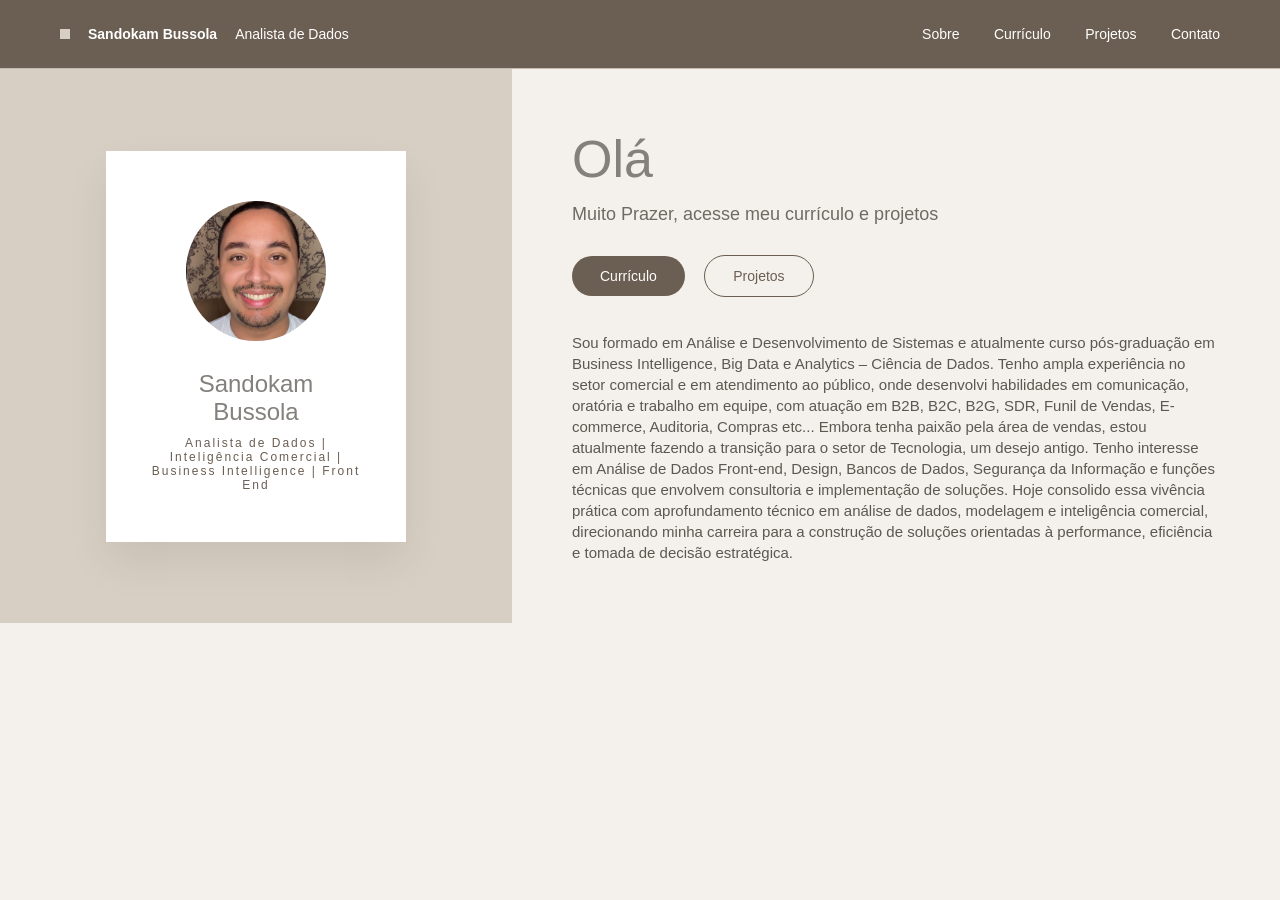
==== index.html @ 74db0376 "Primeira parte do site" ====
<!DOCTYPE html>
<html lang="pt-br">
<head>
    <meta charset="UTF-8">
    <meta name="viewport" content="width=device-width, initial-scale=1.0">
    <title>Sandokam Bussola</title>
    <link rel="stylesheet" href="css/style.css">
</head>
<body>

<header>
    <div class="logo">
        <span class="dot"></span>
        <strong class="role">Sandokam Bussola</strong>
        <span class="role">Analista de Dados</span>
    </div>

    <nav>
        <a href="#">Sobre</a>
        <a href="curriculo.html">Currículo</a>
        <a href="portfolio.html">Projetos</a>
        <a href="#">Contato</a>
    </nav>
</header>

<section class="hero">

    <div class="left-side">
        <div class="card">
            <img src="arquivos/san.jpeg" alt="San Bussola">
            <h2>Sandokam <br>Bussola</h2>
            <p class="card-role">Analista de Dados | Inteligência Comercial | Business Intelligence 
                | Front End </p>
        </div>
    </div>

    <div class="right-side">
        <h1>Olá</h1>
        <p class="subtitle">Muito Prazer, acesse meu currículo e projetos</p>

        <div class="buttons">
            <a href="curriculo.html" class="btn-primary">Currículo</a>
            <a href="portfolio.html" class="btn-outline">Projetos</a>
        </div>

        <p class="about">
            Sou formado em Análise e Desenvolvimento de Sistemas e atualmente curso pós-graduação 
            em Business Intelligence, Big Data e Analytics – Ciência de Dados.
            Tenho ampla experiência no setor comercial e em atendimento ao público, onde desenvolvi 
            habilidades em comunicação, oratória e trabalho em equipe, com atuação em B2B, B2C, B2G, 
            SDR, Funil de Vendas, E-commerce, Auditoria, Compras etc... Embora tenha paixão pela área 
            de vendas, estou atualmente fazendo a transição para o setor de Tecnologia, um desejo antigo. 
            Tenho interesse em Análise de Dados Front-end, Design, Bancos de Dados, Segurança da Informação 
            e funções técnicas que envolvem consultoria e implementação de soluções. 
            Hoje consolido essa vivência prática com aprofundamento técnico em análise de dados, 
            modelagem e inteligência comercial, direcionando minha carreira para a construção de 
            soluções orientadas à performance, eficiência e tomada de decisão estratégica.

        </p>

    </div>

</section>

</body>
</html>
---- css/style.css ----
/* RESET */
* {
    margin: 0;
    padding: 0;
    box-sizing: border-box;
}

/* BODY */
body {
    font-family: -apple-system, BlinkMacSystemFont, 'Segoe UI', Roboto, sans-serif;
    background-color: #f4f1ec; /* branco quente */
    color: #84807c;
}

/* HEADER */
header {
    display: flex;
    justify-content: space-between;
    align-items: center;
    padding: 25px 60px;
    background: #6b5e52;
    border-bottom: 1px solid #c5bcad; /* linha sutil */
}

.logo {
    display: flex;
    align-items: center;
    gap: 10px;
    
}

.dot {
    width: 10px;
    height: 10px;
    background: #d8cfc4; 
}

.role {
    color: #ffffff;
    font-size: 14px;
    margin-left: 8px;
}

nav a {
    margin-left: 30px;
    text-decoration: none;
    color: #ffffff;
    font-size: 14px;
    transition: 0.3s;
}

nav a:hover {
    color: #6b5e52;
}

/* HERO */
.hero {
    display: grid;
    grid-template-columns: 40% 60%;
    min-height: auto;
}

/* LADO ESQUERDO */
.left-side {
    background: #d8cfc4; 
    display: flex;
    align-items: center;
    justify-content: center;
    padding: 40px;
}

/* CARD */
.card {
    background: #ffffff;
    padding: 50px 40px;
    width: 300px;
    text-align: center;
    box-shadow: 0 20px 40px rgba(0,0,0,0.08);
}

.card img {
    width: 140px;
    height: 140px;
    border-radius: 50%;
    object-fit: cover;
    margin-bottom: 25px;
}

.card h2 {
    margin-bottom: 10px;
    font-weight: 500;
}

.card-role {
    font-size: 12px;
    letter-spacing: 2px;
    color: #6b5e52;
}

/* LADO DIREITO */
.right-side {
    display: flex;
    flex-direction: column;
    justify-content: flex-start; 
    padding: 60px;
}

.right-side h1 {
    font-size: 52px;
    margin-bottom: 15px;
    font-weight: 500;
}

.subtitle {
    font-size: 18px;
    margin-bottom: 30px;
    color: #6f6a63;
}

/* BOTÕES */
.buttons {
    margin-bottom: 35px;
}

.buttons a {
    display: inline-block;
    padding: 12px 28px;
    border-radius: 30px;
    text-decoration: none;
    font-size: 14px;
    margin-right: 15px;
    transition: 0.3s ease;
}

/* botão principal*/
.btn-primary {
    background: #6b5e52;
    color: #ffffff;
}

.btn-primary:hover {
    background: #574c43;
}

/* botão outline */
.btn-outline {
    border: 1px solid #6b5e52;
    color: #6b5e52;
}

.btn-outline:hover {
    background: #6b5e52;
    color: #ffffff;
}

/* TEXTO SOBRE */
.about {
    max-width: 720px;
    line-height: 1.4;
    color: #5c5751;
    font-size: 15px;
}

/* RESPONSIVO */
@media (max-width: 900px) {
    .hero {
        grid-template-columns: 1fr;
    }

    .left-side {
        min-height: 50vh;
    }

    .right-side {
        padding: 50px 30px;
    }
}

/* ===========================
   CURRÍCULO - CONTAINER
   =========================== */
.curriculo-container {
    display: flex;
    min-height: calc(100vh - 110px);
    
}

/* ===========================
   MENU LATERAL
   =========================== */
.menu-lateral {
    position: relative;
    padding: 30px 0 0 40px;
    bottom: 0;
}



.menu-lateral ul {
    list-style: none;
    display: flex;
    flex-direction: column;
    gap: 25px;
}

.menu-lateral li {
    background: rgba(255, 255, 255, 0.15);
    backdrop-filter: blur(12px);
    -webkit-backdrop-filter: blur(12px);

    border: 1px solid rgba(255, 255, 255, 0.3);
    padding: 12px 20px;
    border-radius: 14px;

    box-shadow: 0 8px 20px rgba(0, 0, 0, 0.08);
    cursor: pointer;
    font-weight: 500;
    color: #6b5e52;
}

.menu-lateral li:hover {
    background: rgba(255, 255, 255, 0.35);
    backdrop-filter: blur(6px);
    transform: translateX(5px);
    color: #574c43;
}

/* ===========================
   ÁREA DE CONTEÚDO
   =========================== */
.conteudo {
    margin-left: 200px; /* espaço do menu */
    padding: 80px;
    flex: 1;
    position: relative;
    display: flex;
    flex-direction: column;
    align-items: flex-end; /* card à direita */
}

/* ===========================
   CARD
   =========================== */
.conteudo .card {
    background: #ffffff;
    padding: 50px 40px;
    width: 300px;
    text-align: center;
    box-shadow: 0 20px 40px rgba(0,0,0,0.08);
    transition: opacity 0.3s;
    margin-bottom: 30px;
}

/* ===========================
   FAIXA MARROM ATRÁS DO CARD
   =========================== */
.conteudo::before {
    content: "";
    position: absolute;
    right: 0;          
    top: 0;
    width: 500px;     
    bottom: 0;      
    background: #d8cfc4; 
    z-index: 0;       
    
}

/* garantir que o card fique acima da faixa */
.conteudo .card {
    position: relative;
    z-index: 1;
}


.conteudo .card img {
    width: 140px;
    height: 140px;
    border-radius: 50%;
    object-fit: cover;
    margin-bottom: 25px;
}

.conteudo .card h2 {
    margin-bottom: 10px;
    font-weight: 500;
}

.conteudo .card-role {
    font-size: 12px;
    letter-spacing: 2px;
    color: #6b5e52;
}

.conteudo .card.transparent {
    opacity: 0.3;
}

/* BOTÃO */

.menu-lateral .button {
    display: block;
    margin-top: 30px;  
}

.menu-lateral .button a {
    display: block;
    padding: 12px 28px;
    border-radius: 10px;
    background: #6b5e52;
    color: #fff;
    text-decoration: none;
}



.button a {
    display: inline-block;
    padding: 12px 10px;
    border-radius: 30px;
    text-decoration: none;
    font-size: 14px;
    margin-right:10px;
    transition: 0.3s ease;
    margin-left: px;
}

.btn-download {
    background: #6b5e52;
    color: #ffffff;
}

.btn-download:hover {
    background: #574c43;
}

/* ===========================
   SEÇÕES DE INFORMAÇÃO
   =========================== */
.info {
    display: none;
    position: fixed;
    top: 50%;      /* verticalmente centralizado */
    left: 50%;     /* centraliza horizontalmente */
    transform: translate(-50%, -50%);
    background: #fff; /* fundo do popup */
    padding: 30px 40px;
    box-shadow: 0 20px 40px rgba(0,0,0,0.08);
    z-index: 10;  /* popup acima do card */
    text-align: center;
}

.info.active {
    display: block;
    
}
/* ===========================
   CARD
   =========================== */
.conteudo .card {
    background: #ffffff;
    padding: 50px 40px;
    width: 300px;
    text-align: center;
    box-shadow: 0 20px 40px rgba(0,0,0,0.08);
    position: relative;
    z-index: 5; /* abaixo da info */
    transition: opacity 0.5s;
}
.conteudo .card.transparent {
    opacity: 0.3; /* só o card fica transparente */
    z-index: 1;   /* garante que o card fique atrás do popup */
}


.conteudo.show-info .card {
    opacity: 0.3;
     
}

/* ===========================
   RESPONSIVO
   =========================== */
@media (max-width: 900px) {
    .curriculo-container {
        flex-direction: column;
    }

    .menu-lateral {
        position: relative;
        width: 100%;
        display: flex;
        justify-content: center;
        padding: 20px 0;
    }

    .menu-lateral ul {
        flex-direction: row;
        gap: 20px;
    }

    .conteudo {
        margin-left: 0;
        padding: 20px;
        align-items: center;
    }
}
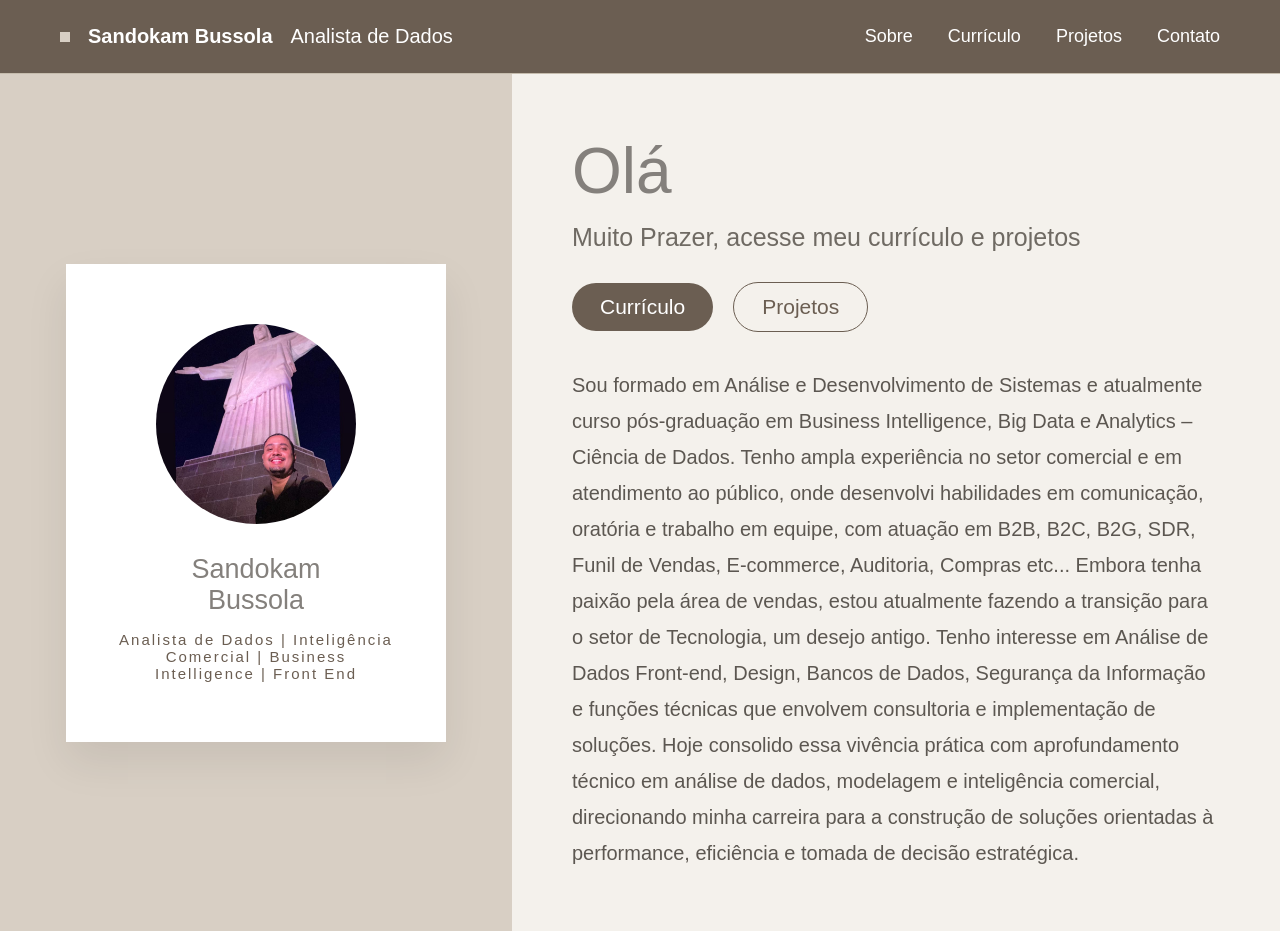
==== commit 4424bd8a: "Alterações, estilizações, inclucões etc..." ====
--- a/index.html
+++ b/index.html
@@ -19,7 +19,7 @@
         <a href="#">Sobre</a>
         <a href="curriculo.html">Currículo</a>
         <a href="portfolio.html">Projetos</a>
-        <a href="#">Contato</a>
+        <a href="contato.html">Contato</a>
     </nav>
 </header>
 
--- a/css/style.css
+++ b/css/style.css
@@ -1,43 +1,51 @@
-/* RESET */
+/* ===================================================== */
+/* ======================== HOME ====================== */
+/* ===================================================== */
+
 * {
     margin: 0;
     padding: 0;
     box-sizing: border-box;
 }
 
-/* BODY */
 body {
     font-family: -apple-system, BlinkMacSystemFont, 'Segoe UI', Roboto, sans-serif;
-    background-color: #f4f1ec; /* branco quente */
+    background-color: #f4f1ec;
     color: #84807c;
-}
-
-/* HEADER */
+    overflow-x: hidden; /* evita expansão lateral */
+    font-size: 18px;
+    
+}
+
+
+/* ===================================================== */
+/* ======================== HEADER ===================== */
+/* ===================================================== */
+
 header {
     display: flex;
     justify-content: space-between;
     align-items: center;
     padding: 25px 60px;
     background: #6b5e52;
-    border-bottom: 1px solid #c5bcad; /* linha sutil */
+    border-bottom: 1px solid #c5bcad;
 }
 
 .logo {
     display: flex;
     align-items: center;
     gap: 10px;
-    
 }
 
 .dot {
     width: 10px;
     height: 10px;
-    background: #d8cfc4; 
+    background: #d8cfc4;
 }
 
 .role {
     color: #ffffff;
-    font-size: 14px;
+    font-size: 20px;
     margin-left: 8px;
 }
 
@@ -45,40 +53,430 @@
     margin-left: 30px;
     text-decoration: none;
     color: #ffffff;
-    font-size: 14px;
+    font-size: 18px;
     transition: 0.3s;
 }
 
 nav a:hover {
-    color: #6b5e52;
-}
-
-/* HERO */
+    opacity: 0.7;
+}
+
+
+/* ===================================================== */
+/* ======================== HERO ======================= */
+/* ===================================================== */
+
 .hero {
     display: grid;
     grid-template-columns: 40% 60%;
-    min-height: auto;
-}
-
-/* LADO ESQUERDO */
+    min-height: calc(100vh - 90px);
+}
+
 .left-side {
-    background: #d8cfc4; 
+    background: #d8cfc4;
     display: flex;
     align-items: center;
     justify-content: center;
     padding: 40px;
 }
 
-/* CARD */
 .card {
+    background: #ffffff;
+    padding: 60px 50px;
+    width: 380px;
+    text-align: center;
+    box-shadow: 0 20px 40px rgba(0,0,0,0.08);
+    transition: 0.3s;
+}
+
+.card img {
+    width: 200px;
+    height: 200px;
+    border-radius: 50%;
+    object-fit: cover;
+    margin-bottom: 25px;
+}
+
+.card h2 {
+    margin-bottom: 15px;
+    font-weight: 500;
+}
+
+.card-role {
+    font-size: 15px;
+    letter-spacing: 2px;
+    color: #6b5e52;
+}
+
+.right-side {
+    display: flex;
+    flex-direction: column;
+    justify-content: flex-start;
+    padding: 60px;
+}
+
+.right-side h1 {
+    font-size: 64px;
+    margin-bottom: 15px;
+    font-weight: 500;
+}
+
+.subtitle {
+    font-size: 25px;
+    margin-bottom: 30px;
+    color: #6f6a63;
+}
+
+.buttons {
+    margin-bottom: 35px;
+}
+
+.buttons a {
+    display: inline-block;
+    padding: 12px 28px;
+    border-radius: 30px;
+    text-decoration: none;
+    font-size: 21px;
+    margin-right: 15px;
+    transition: 0.3s ease;
+}
+
+.btn-primary {
+    background: #6b5e52;
+    color: #ffffff;
+}
+
+.btn-primary:hover {
+    background: #574c43;
+}
+
+.btn-outline {
+    border: 1px solid #6b5e52;
+    color: #6b5e52;
+}
+
+.btn-outline:hover {
+    background: #6b5e52;
+    color: #ffffff;
+}
+
+.about {
+    max-width: 820px;
+    line-height: 1.8;
+    color: #5c5751;
+    font-size: 20px;
+}
+
+
+/* ===================================================== */
+/* =================== CURRÍCULO ======================= */
+/* ===================================================== */
+
+
+
+/* -------- MENU LATERAL -------- */
+
+.menu-lateral {
+    width: 220px;
+    padding: 40px 20px;
+}
+
+.menu-lateral ul {
+    list-style: none;
+    display: flex;
+    flex-direction: column;
+    gap: 20px;
+}
+
+.menu-lateral li {
+    padding: 14px 22px;
+    border-radius: 10px;
+    cursor: pointer;
+    font-weight: 500;
+    font-size: 20px;
+    color: #5c5751;
+    background: transparent;
+    border-left: 4px solid transparent;
+    transition: all 0.25s ease;
+}
+
+.menu-lateral li:hover {
+    background: #e8e2da;
+    border-left: 4px solid #6b5e52;
+    padding-left: 26px;
+}
+
+.menu-lateral li.ativo {
+    background: #9b886f;
+    border-left: 4px solid #6b5e52;
+    padding-left: 26px;
+}
+
+.menu-lateral .button {
+    margin-top: 30px;
+}
+
+.btn-download {
+    display: block;
+    padding: 12px 20px;
+    border-radius: 18px;
+    background: #6b5e52;
+    color: #ffffff;
+    text-decoration: none;
+    text-align: center;
+    font-size: 21px;
+}
+
+.btn-download:hover {
+    background: #574c43;
+}
+
+
+
+
+/* -------- POPUP INFO -------- */
+
+.info {
+    display: none;
+    position: fixed;
+    top: 50%;
+    left: 50%;
+    transform: translate(-50%, -50%);
+    background: #ffffff;
+    padding: 40px;
+    width: 90%;
+    max-width: 700px;
+    max-height: 80vh;
+    overflow-y: auto;
+    box-shadow: 0 20px 40px rgba(0,0,0,0.15);
+    border-radius: 16px;
+    z-index: 10;
+}
+
+.info.active {
+    display: block;
+}
+
+
+/* ===================================================== */
+/* =================== RESPONSIVO ====================== */
+/* ===================================================== */
+
+@media (max-width: 900px) {
+
+    .hero {
+        grid-template-columns: 1fr;
+    }
+
+    .right-side {
+        padding: 40px 25px;
+    }
+
+
+
+    .menu-lateral {
+        width: 100%;
+        display: flex;
+        flex-direction: column;
+        align-items: center;
+    }
+
+
+    .menu-lateral ul {
+        flex-direction: row;
+        flex-wrap: wrap;
+        justify-content: center;
+    }
+
+}
+
+/* ===================================================== */
+/* ============ POPUP FULLSCREEN NO CELULAR =========== */
+/* ===================================================== */
+
+@media (max-width: 600px) {
+
+    .info {
+        top: 0;
+        left: 0;
+        transform: none;
+        width: 100%;
+        height: 100%;
+        max-height: 100vh;
+        border-radius: 0;
+        padding: 30px 20px;
+    }
+
+}
+
+/* ===================================================== */
+/* =================== PROJETOS EDITORIAL ============== */
+/* ===================================================== */
+
+.projetos-editorial {
+    max-width: 1200px;
+    margin: 40px auto 80px auto;
+    padding: 0 40px;
+    position: relative;
+}
+
+/* faixa bege lateral */
+
+
+
+
+.projetos-header {
+    max-width: 750px;
+    margin-bottom: 80px;
+    position: relative;
+    z-index: 2;
+}
+
+.projetos-header h1 {
+    font-size: 52px;
+    margin-bottom: 20px;
+    font-weight: 500;
+}
+
+.projetos-header p {
+    line-height: 1.6;
+    color: #5c5751;
+}
+
+/* LISTA */
+
+.projetos-lista {
+    position: relative;
+    z-index: 2;
+    max-width: 850px;
+    margin-right: auto;
+}
+
+/* CADA PROJETO */
+
+.projeto {
+    border-top: 1px solid #d0c8be;
+    padding: 40px 0;
+    cursor: pointer;
+}
+
+.projeto-topo {
+    display: flex;
+    gap: 30px;
+    align-items: flex-start;
+}
+
+.numero {
+    font-size: 24px;
+    color: #6b5e52;
+    font-weight: 500;
+    min-width: 40px;
+}
+
+.projeto h2 {
+    font-weight: 500;
+    margin-bottom: 8px;
+}
+
+.stack {
+    font-size: 13px;
+    color: #847d75;
+}
+
+/* CONTEÚDO EXPANDIDO */
+
+.projeto-conteudo {
+    max-width: 700px;
+    margin-left: 70px;
+    margin-top: 20px;
+    display: none;
+    line-height: 1.6;
+    color: #5c5751;
+}
+
+.projeto.ativo .projeto-conteudo {
+    display: block;
+}
+
+/* LINK */
+
+.link-projeto {
+    display: inline-block;
+    margin-top: 20px;
+    text-decoration: none;
+    color: #6b5e52;
+    font-weight: 500;
+    position: relative;
+}
+
+.link-projeto::after {
+    content: "";
+    display: block;
+    height: 1px;
+    background: #6b5e52;
+    width: 0;
+    transition: 0.3s;
+    margin-top: 4px;
+}
+
+.link-projeto:hover::after {
+    width: 100%;
+}
+
+
+
+/* ===================================================== */
+/* ================= RESPONSIVO ======================== */
+/* ===================================================== */
+
+@media (max-width: 900px) {
+
+    .projetos-editorial::before {
+        display: none;
+    }
+
+    .projeto-topo {
+        flex-direction: column;
+        gap: 10px;
+    }
+
+    .projeto-conteudo {
+        margin-left: 0;
+    }
+
+}
+
+/* ===================================================== */
+/* =================== CONTATO ======================== */
+/* ===================================================== */
+
+.contato-hero {
+    display: grid;
+    grid-template-columns: 40% 60%;
+    max-width: 1200px;
+    margin: 40px auto;
+    padding: 0 40px;
+    gap: 40px;
+}
+
+.contato-hero .left-side {
+    background: #d8cfc4;
+    display: flex;
+    align-items: center;
+    justify-content: center;
+    padding: 40px;
+}
+
+.contato-hero .card {
     background: #ffffff;
     padding: 50px 40px;
     width: 300px;
     text-align: center;
     box-shadow: 0 20px 40px rgba(0,0,0,0.08);
-}
-
-.card img {
+    transition: 0.3s;
+}
+
+.contato-hero .card img {
     width: 140px;
     height: 140px;
     border-radius: 50%;
@@ -86,323 +484,66 @@
     margin-bottom: 25px;
 }
 
-.card h2 {
+.contato-hero .card h2 {
     margin-bottom: 10px;
     font-weight: 500;
 }
 
-.card-role {
+.contato-hero .card-role {
     font-size: 12px;
     letter-spacing: 2px;
     color: #6b5e52;
 }
 
-/* LADO DIREITO */
-.right-side {
+.contato-hero .right-side {
     display: flex;
     flex-direction: column;
-    justify-content: flex-start; 
-    padding: 60px;
-}
-
-.right-side h1 {
+    justify-content: flex-start;
+    padding: 60px 0;
+}
+
+.contato-hero .right-side h1 {
     font-size: 52px;
     margin-bottom: 15px;
     font-weight: 500;
 }
 
-.subtitle {
-    font-size: 18px;
+.contato-hero .subtitle {
+    font-size: 30px;
     margin-bottom: 30px;
     color: #6f6a63;
 }
 
-/* BOTÕES */
-.buttons {
-    margin-bottom: 35px;
-}
-
-.buttons a {
-    display: inline-block;
-    padding: 12px 28px;
-    border-radius: 30px;
+.info-contato p {
+    margin-bottom: 12px;
+    font-size: 15px;
+    color: #5c5751;
+    font-size: 21px;
+}
+
+.info-contato a {
+    color: #6b5e52;
     text-decoration: none;
-    font-size: 14px;
-    margin-right: 15px;
-    transition: 0.3s ease;
-}
-
-/* botão principal*/
-.btn-primary {
-    background: #6b5e52;
-    color: #ffffff;
-}
-
-.btn-primary:hover {
-    background: #574c43;
-}
-
-/* botão outline */
-.btn-outline {
-    border: 1px solid #6b5e52;
-    color: #6b5e52;
-}
-
-.btn-outline:hover {
-    background: #6b5e52;
-    color: #ffffff;
-}
-
-/* TEXTO SOBRE */
-.about {
-    max-width: 720px;
-    line-height: 1.4;
-    color: #5c5751;
-    font-size: 15px;
-}
-
-/* RESPONSIVO */
+    font-weight: 500;
+    font-size: 19px;
+}
+
+.info-contato a:hover {
+    text-decoration: underline;
+}
+
 @media (max-width: 900px) {
-    .hero {
+    .contato-hero {
         grid-template-columns: 1fr;
-    }
-
-    .left-side {
-        min-height: 50vh;
-    }
-
-    .right-side {
-        padding: 50px 30px;
-    }
-}
-
-/* ===========================
-   CURRÍCULO - CONTAINER
-   =========================== */
-.curriculo-container {
-    display: flex;
-    min-height: calc(100vh - 110px);
-    
-}
-
-/* ===========================
-   MENU LATERAL
-   =========================== */
-.menu-lateral {
-    position: relative;
-    padding: 30px 0 0 40px;
-    bottom: 0;
-}
-
-
-
-.menu-lateral ul {
-    list-style: none;
-    display: flex;
-    flex-direction: column;
-    gap: 25px;
-}
-
-.menu-lateral li {
-    background: rgba(255, 255, 255, 0.15);
-    backdrop-filter: blur(12px);
-    -webkit-backdrop-filter: blur(12px);
-
-    border: 1px solid rgba(255, 255, 255, 0.3);
-    padding: 12px 20px;
-    border-radius: 14px;
-
-    box-shadow: 0 8px 20px rgba(0, 0, 0, 0.08);
-    cursor: pointer;
-    font-weight: 500;
-    color: #6b5e52;
-}
-
-.menu-lateral li:hover {
-    background: rgba(255, 255, 255, 0.35);
-    backdrop-filter: blur(6px);
-    transform: translateX(5px);
-    color: #574c43;
-}
-
-/* ===========================
-   ÁREA DE CONTEÚDO
-   =========================== */
-.conteudo {
-    margin-left: 200px; /* espaço do menu */
-    padding: 80px;
-    flex: 1;
-    position: relative;
-    display: flex;
-    flex-direction: column;
-    align-items: flex-end; /* card à direita */
-}
-
-/* ===========================
-   CARD
-   =========================== */
-.conteudo .card {
-    background: #ffffff;
-    padding: 50px 40px;
-    width: 300px;
-    text-align: center;
-    box-shadow: 0 20px 40px rgba(0,0,0,0.08);
-    transition: opacity 0.3s;
-    margin-bottom: 30px;
-}
-
-/* ===========================
-   FAIXA MARROM ATRÁS DO CARD
-   =========================== */
-.conteudo::before {
-    content: "";
-    position: absolute;
-    right: 0;          
-    top: 0;
-    width: 500px;     
-    bottom: 0;      
-    background: #d8cfc4; 
-    z-index: 0;       
-    
-}
-
-/* garantir que o card fique acima da faixa */
-.conteudo .card {
-    position: relative;
-    z-index: 1;
-}
-
-
-.conteudo .card img {
-    width: 140px;
-    height: 140px;
-    border-radius: 50%;
-    object-fit: cover;
-    margin-bottom: 25px;
-}
-
-.conteudo .card h2 {
-    margin-bottom: 10px;
-    font-weight: 500;
-}
-
-.conteudo .card-role {
-    font-size: 12px;
-    letter-spacing: 2px;
-    color: #6b5e52;
-}
-
-.conteudo .card.transparent {
-    opacity: 0.3;
-}
-
-/* BOTÃO */
-
-.menu-lateral .button {
-    display: block;
-    margin-top: 30px;  
-}
-
-.menu-lateral .button a {
-    display: block;
-    padding: 12px 28px;
-    border-radius: 10px;
-    background: #6b5e52;
-    color: #fff;
-    text-decoration: none;
-}
-
-
-
-.button a {
-    display: inline-block;
-    padding: 12px 10px;
-    border-radius: 30px;
-    text-decoration: none;
-    font-size: 14px;
-    margin-right:10px;
-    transition: 0.3s ease;
-    margin-left: px;
-}
-
-.btn-download {
-    background: #6b5e52;
-    color: #ffffff;
-}
-
-.btn-download:hover {
-    background: #574c43;
-}
-
-/* ===========================
-   SEÇÕES DE INFORMAÇÃO
-   =========================== */
-.info {
-    display: none;
-    position: fixed;
-    top: 50%;      /* verticalmente centralizado */
-    left: 50%;     /* centraliza horizontalmente */
-    transform: translate(-50%, -50%);
-    background: #fff; /* fundo do popup */
-    padding: 30px 40px;
-    box-shadow: 0 20px 40px rgba(0,0,0,0.08);
-    z-index: 10;  /* popup acima do card */
-    text-align: center;
-}
-
-.info.active {
-    display: block;
-    
-}
-/* ===========================
-   CARD
-   =========================== */
-.conteudo .card {
-    background: #ffffff;
-    padding: 50px 40px;
-    width: 300px;
-    text-align: center;
-    box-shadow: 0 20px 40px rgba(0,0,0,0.08);
-    position: relative;
-    z-index: 5; /* abaixo da info */
-    transition: opacity 0.5s;
-}
-.conteudo .card.transparent {
-    opacity: 0.3; /* só o card fica transparente */
-    z-index: 1;   /* garante que o card fique atrás do popup */
-}
-
-
-.conteudo.show-info .card {
-    opacity: 0.3;
-     
-}
-
-/* ===========================
-   RESPONSIVO
-   =========================== */
-@media (max-width: 900px) {
-    .curriculo-container {
-        flex-direction: column;
-    }
-
-    .menu-lateral {
-        position: relative;
-        width: 100%;
-        display: flex;
-        justify-content: center;
-        padding: 20px 0;
-    }
-
-    .menu-lateral ul {
-        flex-direction: row;
-        gap: 20px;
-    }
-
-    .conteudo {
-        margin-left: 0;
-        padding: 20px;
-        align-items: center;
-    }
-}
-
+        padding: 0 25px;
+    }
+
+    .contato-hero .right-side {
+        padding: 40px 0;
+        
+    }
+
+    .form-contato {
+        max-width: 100%;
+    }
+}
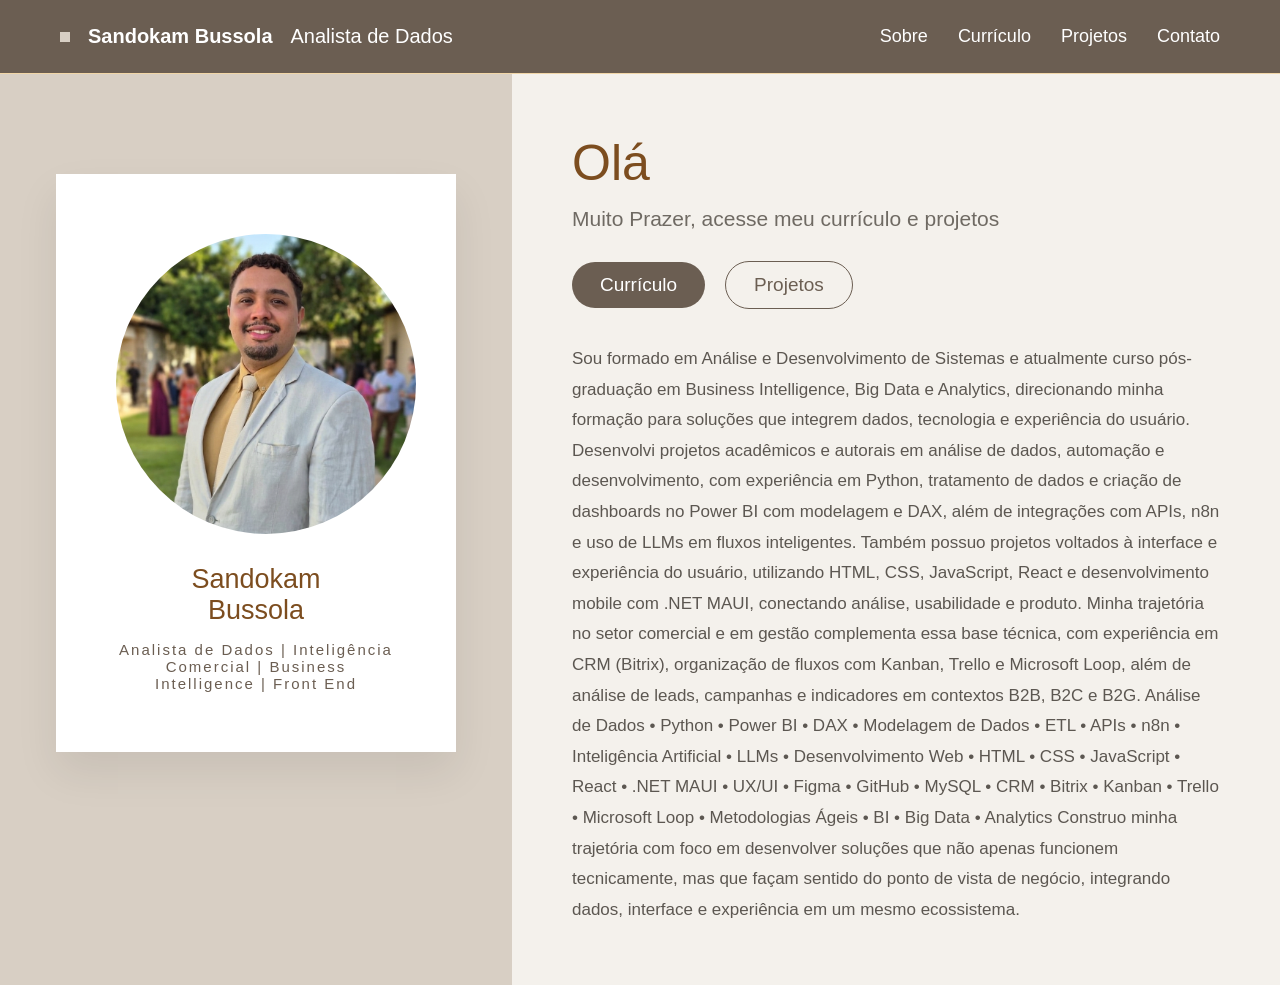
==== commit ec45bb3d: "aletrações no layout e inclusão no portfólio" ====
--- a/index.html
+++ b/index.html
@@ -27,7 +27,7 @@
 
     <div class="left-side">
         <div class="card">
-            <img src="arquivos/san.jpeg" alt="San Bussola">
+            <img src="arquivos/san1.png" alt="San Bussola">
             <h2>Sandokam <br>Bussola</h2>
             <p class="card-role">Analista de Dados | Inteligência Comercial | Business Intelligence 
                 | Front End </p>
@@ -44,17 +44,21 @@
         </div>
 
         <p class="about">
-            Sou formado em Análise e Desenvolvimento de Sistemas e atualmente curso pós-graduação 
-            em Business Intelligence, Big Data e Analytics – Ciência de Dados.
-            Tenho ampla experiência no setor comercial e em atendimento ao público, onde desenvolvi 
-            habilidades em comunicação, oratória e trabalho em equipe, com atuação em B2B, B2C, B2G, 
-            SDR, Funil de Vendas, E-commerce, Auditoria, Compras etc... Embora tenha paixão pela área 
-            de vendas, estou atualmente fazendo a transição para o setor de Tecnologia, um desejo antigo. 
-            Tenho interesse em Análise de Dados Front-end, Design, Bancos de Dados, Segurança da Informação 
-            e funções técnicas que envolvem consultoria e implementação de soluções. 
-            Hoje consolido essa vivência prática com aprofundamento técnico em análise de dados, 
-            modelagem e inteligência comercial, direcionando minha carreira para a construção de 
-            soluções orientadas à performance, eficiência e tomada de decisão estratégica.
+            Sou formado em Análise e Desenvolvimento de Sistemas e atualmente curso pós-graduação em Business Intelligence, 
+            Big Data e Analytics, direcionando minha formação para soluções que integrem dados, tecnologia e experiência do 
+            usuário.
+            Desenvolvi projetos acadêmicos e autorais em análise de dados, automação e desenvolvimento, com experiência em Python,
+             tratamento de dados e criação de dashboards no Power BI com modelagem e DAX, além de integrações com APIs, n8n e uso 
+             de LLMs em fluxos inteligentes.
+            Também possuo projetos voltados à interface e experiência do usuário, utilizando HTML, CSS, JavaScript, React e 
+            desenvolvimento mobile com .NET MAUI, conectando análise, usabilidade e produto.
+            Minha trajetória no setor comercial e em gestão complementa essa base técnica, com experiência em CRM (Bitrix), 
+            organização de fluxos com Kanban, Trello e Microsoft Loop, além de análise de leads, campanhas e indicadores em contextos B2B, B2C e B2G.
+            Análise de Dados • Python • Power BI • DAX • Modelagem de Dados • ETL • APIs • n8n • Inteligência Artificial • LLMs • 
+            Desenvolvimento Web • HTML • CSS • JavaScript • React • .NET MAUI • UX/UI • Figma • GitHub • MySQL • CRM • Bitrix • 
+            Kanban • Trello • Microsoft Loop • Metodologias Ágeis • BI • Big Data • Analytics
+            Construo minha trajetória com foco em desenvolver soluções que não apenas funcionem tecnicamente, mas que façam 
+            sentido do ponto de vista de negócio, integrando dados, interface e experiência em um mesmo ecossistema.
 
         </p>
 
--- a/css/style.css
+++ b/css/style.css
@@ -1,5 +1,5 @@
 /* ===================================================== */
-/* ======================== HOME ====================== */
+/* ======================== RESET ====================== */
 /* ===================================================== */
 
 * {
@@ -8,15 +8,17 @@
     box-sizing: border-box;
 }
 
+/* ===================================================== */
+/* ======================== BASE ======================= */
+/* ===================================================== */
+
 body {
     font-family: -apple-system, BlinkMacSystemFont, 'Segoe UI', Roboto, sans-serif;
     background-color: #f4f1ec;
-    color: #84807c;
-    overflow-x: hidden; /* evita expansão lateral */
+    color: #7c4d1f;
+    overflow-x: hidden;
     font-size: 18px;
-    
-}
-
+}
 
 /* ===================================================== */
 /* ======================== HEADER ===================== */
@@ -28,7 +30,7 @@
     align-items: center;
     padding: 25px 60px;
     background: #6b5e52;
-    border-bottom: 1px solid #c5bcad;
+    border-bottom: 1px solid #f1d6a7;
 }
 
 .logo {
@@ -49,8 +51,12 @@
     margin-left: 8px;
 }
 
+nav {
+    display: flex;
+    gap: 30px;
+}
+
 nav a {
-    margin-left: 30px;
     text-decoration: none;
     color: #ffffff;
     font-size: 18px;
@@ -61,7 +67,6 @@
     opacity: 0.7;
 }
 
-
 /* ===================================================== */
 /* ======================== HERO ======================= */
 /* ===================================================== */
@@ -69,29 +74,32 @@
 .hero {
     display: grid;
     grid-template-columns: 40% 60%;
-    min-height: calc(100vh - 90px);
+    min-height: 100dvh;
 }
 
 .left-side {
     background: #d8cfc4;
     display: flex;
-    align-items: center;
+    align-items: flex-start;
     justify-content: center;
-    padding: 40px;
+    padding-top: 100px;
+
 }
 
 .card {
     background: #ffffff;
-    padding: 60px 50px;
-    width: 380px;
+    padding: 60px 60px;
+    width: 400px;
+
     text-align: center;
     box-shadow: 0 20px 40px rgba(0,0,0,0.08);
     transition: 0.3s;
+
 }
 
 .card img {
-    width: 200px;
-    height: 200px;
+    width: 300px;
+    height: 300px;
     border-radius: 50%;
     object-fit: cover;
     margin-bottom: 25px;
@@ -116,13 +124,13 @@
 }
 
 .right-side h1 {
-    font-size: 64px;
+    font-size: 50px;
     margin-bottom: 15px;
     font-weight: 500;
 }
 
 .subtitle {
-    font-size: 25px;
+    font-size: 21px;
     margin-bottom: 30px;
     color: #6f6a63;
 }
@@ -136,7 +144,7 @@
     padding: 12px 28px;
     border-radius: 30px;
     text-decoration: none;
-    font-size: 21px;
+    font-size: 19px;
     margin-right: 15px;
     transition: 0.3s ease;
 }
@@ -164,38 +172,42 @@
     max-width: 820px;
     line-height: 1.8;
     color: #5c5751;
-    font-size: 20px;
-}
-
+    font-size: 17px;
+}
 
 /* ===================================================== */
 /* =================== CURRÍCULO ======================= */
 /* ===================================================== */
 
-
-
-/* -------- MENU LATERAL -------- */
-
 .menu-lateral {
-    width: 220px;
+    width: fit-content;
     padding: 40px 20px;
+    margin: 0 auto;
 }
 
 .menu-lateral ul {
     list-style: none;
-    display: flex;
-    flex-direction: column;
-    gap: 20px;
-}
-
+    padding: 0;
+    margin: 0;
+
+    display: grid;
+    grid-template-columns: 1fr 1fr;
+    gap: 25px 60px;
+
+    justify-items: center;
+    text-align: center;
+}
+
+ .menu-lateral ul li:nth-child(1) {
+    grid-column: 1 / 3;
+}
 .menu-lateral li {
-    padding: 14px 22px;
+    padding: 20px 40px;
     border-radius: 10px;
     cursor: pointer;
     font-weight: 500;
-    font-size: 20px;
+    font-size: 25px;
     color: #5c5751;
-    background: transparent;
     border-left: 4px solid transparent;
     transition: all 0.25s ease;
 }
@@ -212,29 +224,39 @@
     padding-left: 26px;
 }
 
-.menu-lateral .button {
-    margin-top: 30px;
-}
-
 .btn-download {
     display: block;
+    margin-top: 30px;
     padding: 12px 20px;
     border-radius: 18px;
     background: #6b5e52;
     color: #ffffff;
     text-decoration: none;
     text-align: center;
-    font-size: 21px;
-}
+    font-size: 25px;
+}
+
 
 .btn-download:hover {
     background: #574c43;
 }
 
-
-
-
-/* -------- POPUP INFO -------- */
+.menu-lateral .button {
+    display: flex;
+    justify-content: center;
+    margin-top: 30px;
+    grid-column: 1 / 3;
+    text-align: center;
+}
+
+.btn-download {
+    margin: 30px auto 0;
+    display: inline-block;
+}
+
+/* ===================================================== */
+/* ======================== POPUP ====================== */
+/* ===================================================== */
 
 .info {
     display: none;
@@ -257,85 +279,24 @@
     display: block;
 }
 
-
-/* ===================================================== */
-/* =================== RESPONSIVO ====================== */
-/* ===================================================== */
-
-@media (max-width: 900px) {
-
-    .hero {
-        grid-template-columns: 1fr;
-    }
-
-    .right-side {
-        padding: 40px 25px;
-    }
-
-
-
-    .menu-lateral {
-        width: 100%;
-        display: flex;
-        flex-direction: column;
-        align-items: center;
-    }
-
-
-    .menu-lateral ul {
-        flex-direction: row;
-        flex-wrap: wrap;
-        justify-content: center;
-    }
-
-}
-
-/* ===================================================== */
-/* ============ POPUP FULLSCREEN NO CELULAR =========== */
-/* ===================================================== */
-
-@media (max-width: 600px) {
-
-    .info {
-        top: 0;
-        left: 0;
-        transform: none;
-        width: 100%;
-        height: 100%;
-        max-height: 100vh;
-        border-radius: 0;
-        padding: 30px 20px;
-    }
-
-}
-
-/* ===================================================== */
-/* =================== PROJETOS EDITORIAL ============== */
+/* ===================================================== */
+/* =================== PROJETOS ======================== */
 /* ===================================================== */
 
 .projetos-editorial {
     max-width: 1200px;
-    margin: 40px auto 80px auto;
+    margin: 40px auto 60px;
     padding: 0 40px;
-    position: relative;
-}
-
-/* faixa bege lateral */
-
-
-
+}
 
 .projetos-header {
     max-width: 750px;
     margin-bottom: 80px;
-    position: relative;
-    z-index: 2;
 }
 
 .projetos-header h1 {
     font-size: 52px;
     margin-bottom: 20px;
-    font-weight: 500;
 }
 
 .projetos-header p {
@@ -343,16 +304,9 @@
     color: #5c5751;
 }
 
-/* LISTA */
-
 .projetos-lista {
-    position: relative;
-    z-index: 2;
     max-width: 850px;
-    margin-right: auto;
-}
-
-/* CADA PROJETO */
+}
 
 .projeto {
     border-top: 1px solid #d0c8be;
@@ -363,50 +317,36 @@
 .projeto-topo {
     display: flex;
     gap: 30px;
-    align-items: flex-start;
 }
 
 .numero {
     font-size: 24px;
     color: #6b5e52;
-    font-weight: 500;
     min-width: 40px;
-}
-
-.projeto h2 {
-    font-weight: 500;
-    margin-bottom: 8px;
 }
 
 .stack {
     font-size: 13px;
     color: #847d75;
 }
-
-/* CONTEÚDO EXPANDIDO */
 
 .projeto-conteudo {
     max-width: 700px;
     margin-left: 70px;
     margin-top: 20px;
     display: none;
-    line-height: 1.6;
     color: #5c5751;
 }
 
 .projeto.ativo .projeto-conteudo {
     display: block;
 }
-
-/* LINK */
 
 .link-projeto {
     display: inline-block;
     margin-top: 20px;
     text-decoration: none;
     color: #6b5e52;
-    font-weight: 500;
-    position: relative;
 }
 
 .link-projeto::after {
@@ -416,109 +356,28 @@
     background: #6b5e52;
     width: 0;
     transition: 0.3s;
-    margin-top: 4px;
 }
 
 .link-projeto:hover::after {
     width: 100%;
 }
-
-
-
-/* ===================================================== */
-/* ================= RESPONSIVO ======================== */
-/* ===================================================== */
-
-@media (max-width: 900px) {
-
-    .projetos-editorial::before {
-        display: none;
-    }
-
-    .projeto-topo {
-        flex-direction: column;
-        gap: 10px;
-    }
-
-    .projeto-conteudo {
-        margin-left: 0;
-    }
-
-}
-
-/* ===================================================== */
-/* =================== CONTATO ======================== */
-/* ===================================================== */
-
-.contato-hero {
-    display: grid;
-    grid-template-columns: 40% 60%;
-    max-width: 1200px;
-    margin: 40px auto;
-    padding: 0 40px;
-    gap: 40px;
-}
-
-.contato-hero .left-side {
-    background: #d8cfc4;
-    display: flex;
-    align-items: center;
-    justify-content: center;
-    padding: 40px;
-}
-
-.contato-hero .card {
-    background: #ffffff;
-    padding: 50px 40px;
-    width: 300px;
-    text-align: center;
-    box-shadow: 0 20px 40px rgba(0,0,0,0.08);
-    transition: 0.3s;
-}
-
-.contato-hero .card img {
-    width: 140px;
-    height: 140px;
-    border-radius: 50%;
-    object-fit: cover;
-    margin-bottom: 25px;
-}
-
-.contato-hero .card h2 {
-    margin-bottom: 10px;
-    font-weight: 500;
-}
-
-.contato-hero .card-role {
-    font-size: 12px;
-    letter-spacing: 2px;
-    color: #6b5e52;
-}
-
-.contato-hero .right-side {
-    display: flex;
-    flex-direction: column;
-    justify-content: flex-start;
-    padding: 60px 0;
-}
-
-.contato-hero .right-side h1 {
-    font-size: 52px;
-    margin-bottom: 15px;
-    font-weight: 500;
-}
-
-.contato-hero .subtitle {
-    font-size: 30px;
-    margin-bottom: 30px;
-    color: #6f6a63;
-}
+.img-projeto {
+    width: 100%;
+    max-width: 700px;
+    height: auto;
+    border-radius: 10px;
+    display: block;
+    margin: 20px auto;
+}
+
+/* ===================================================== */
+/* =================== CONTATO ========================= */
+/* ===================================================== */
 
 .info-contato p {
     margin-bottom: 12px;
-    font-size: 15px;
+    font-size: 21px;
     color: #5c5751;
-    font-size: 21px;
 }
 
 .info-contato a {
@@ -532,18 +391,94 @@
     text-decoration: underline;
 }
 
+/* ===================================================== */
+/* =================== RESPONSIVO ====================== */
+/* ===================================================== */
+
 @media (max-width: 900px) {
-    .contato-hero {
+
+    .hero {
         grid-template-columns: 1fr;
         padding: 0 25px;
     }
 
-    .contato-hero .right-side {
+    .right-side {
+        padding: 40px 25px;
+    }
+
+    .hero .right-side {
         padding: 40px 0;
-        
+    }
+
+    .menu-lateral {
+        width: 100%;
+        align-items: center;
+    }
+
+    .menu-lateral ul {
+        flex-direction: row;
+        flex-wrap: wrap;
+        justify-content: center;
+    }
+
+    nav {
+        justify-content: center;
+        flex-wrap: wrap;
+        gap: 10px;
+    }
+
+    nav a {
+        background: #635345;
+        padding: 10px 15px;
+        border-radius: 20px;
+        font-size: 16px;
+    }
+
+    .projeto-topo {
+        flex-direction: column;
+        gap: 10px;
+    }
+
+    .projeto-conteudo {
+        margin-left: 0;
+        padding-right: 10px;
     }
 
     .form-contato {
         max-width: 100%;
     }
-}+
+    .info {
+        width: 90%;
+        max-width: 400px;
+        padding: 20px;
+    }
+
+    header {
+        display: grid;
+        grid-template-columns: 1fr;
+        gap: 10px;
+        text-align: center;
+    }
+
+    .logo {
+        justify-self: start;
+        text-align: left;
+    }
+
+    .logo strong {
+        display: block;
+    }
+
+    .role {
+        display: block;
+        text-align: center;
+    }
+
+    nav {
+        justify-self: center;
+    }
+
+}
+
+
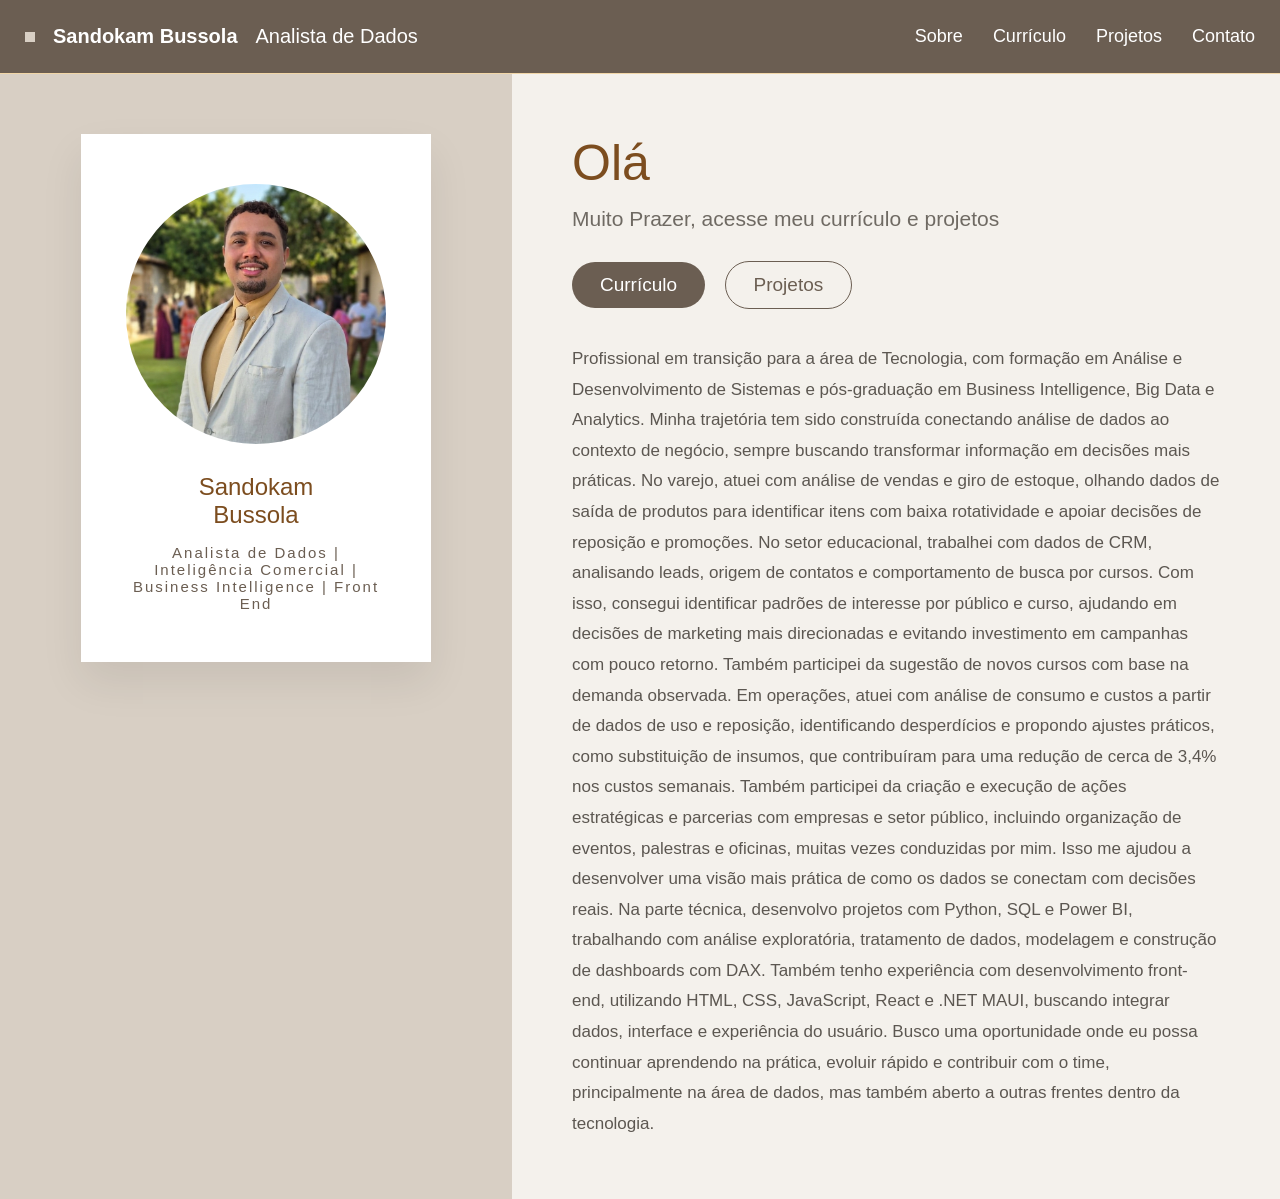
==== commit ff0b89f5: "atualização do portfolio" ====
--- a/index.html
+++ b/index.html
@@ -44,21 +44,20 @@
         </div>
 
         <p class="about">
-            Sou formado em Análise e Desenvolvimento de Sistemas e atualmente curso pós-graduação em Business Intelligence, 
-            Big Data e Analytics, direcionando minha formação para soluções que integrem dados, tecnologia e experiência do 
-            usuário.
-            Desenvolvi projetos acadêmicos e autorais em análise de dados, automação e desenvolvimento, com experiência em Python,
-             tratamento de dados e criação de dashboards no Power BI com modelagem e DAX, além de integrações com APIs, n8n e uso 
-             de LLMs em fluxos inteligentes.
-            Também possuo projetos voltados à interface e experiência do usuário, utilizando HTML, CSS, JavaScript, React e 
-            desenvolvimento mobile com .NET MAUI, conectando análise, usabilidade e produto.
-            Minha trajetória no setor comercial e em gestão complementa essa base técnica, com experiência em CRM (Bitrix), 
-            organização de fluxos com Kanban, Trello e Microsoft Loop, além de análise de leads, campanhas e indicadores em contextos B2B, B2C e B2G.
-            Análise de Dados • Python • Power BI • DAX • Modelagem de Dados • ETL • APIs • n8n • Inteligência Artificial • LLMs • 
-            Desenvolvimento Web • HTML • CSS • JavaScript • React • .NET MAUI • UX/UI • Figma • GitHub • MySQL • CRM • Bitrix • 
-            Kanban • Trello • Microsoft Loop • Metodologias Ágeis • BI • Big Data • Analytics
-            Construo minha trajetória com foco em desenvolver soluções que não apenas funcionem tecnicamente, mas que façam 
-            sentido do ponto de vista de negócio, integrando dados, interface e experiência em um mesmo ecossistema.
+            Profissional em transição para a área de Tecnologia, com formação em Análise e Desenvolvimento de Sistemas e pós-graduação em Business Intelligence, Big Data e Analytics. 
+            Minha trajetória tem sido construída conectando análise de dados ao contexto de negócio, sempre buscando transformar informação em decisões mais práticas.
+            No varejo, atuei com análise de vendas e giro de estoque, olhando dados de saída de produtos para identificar itens com baixa rotatividade e apoiar decisões de reposição e promoções.
+            No setor educacional, trabalhei com dados de CRM, analisando leads, origem de contatos e comportamento de busca por cursos. Com isso, consegui identificar padrões de interesse 
+            por público e curso, ajudando em decisões de marketing mais direcionadas e evitando investimento em campanhas com pouco retorno. Também participei da sugestão de novos cursos com 
+            base na demanda observada.
+            Em operações, atuei com análise de consumo e custos a partir de dados de uso e reposição, identificando desperdícios e propondo ajustes práticos, como substituição de insumos, 
+            que contribuíram para uma redução de cerca de 3,4% nos custos semanais.
+            Também participei da criação e execução de ações estratégicas e parcerias com empresas e setor público, incluindo organização de eventos, palestras e oficinas, muitas vezes 
+            conduzidas por mim. Isso me ajudou a desenvolver uma visão mais prática de como os dados se conectam com decisões reais.
+            Na parte técnica, desenvolvo projetos com Python, SQL e Power BI, trabalhando com análise exploratória, tratamento de dados, modelagem e construção de dashboards com DAX. Também 
+            tenho experiência com desenvolvimento front-end, utilizando HTML, CSS, JavaScript, React e .NET MAUI, buscando integrar dados, interface e experiência do usuário.
+            Busco uma oportunidade onde eu possa continuar aprendendo na prática, evoluir rápido e contribuir com o time, principalmente na área de dados, mas também aberto a outras frentes
+            dentro da tecnologia.
 
         </p>
 
--- a/css/style.css
+++ b/css/style.css
@@ -17,7 +17,7 @@
     background-color: #f4f1ec;
     color: #7c4d1f;
     overflow-x: hidden;
-    font-size: 18px;
+    font-size: clamp(16px, 1vw, 18px);
 }
 
 /* ===================================================== */
@@ -28,7 +28,7 @@
     display: flex;
     justify-content: space-between;
     align-items: center;
-    padding: 25px 60px;
+    padding: 25px 25px;
     background: #6b5e52;
     border-bottom: 1px solid #f1d6a7;
 }
@@ -74,7 +74,7 @@
 .hero {
     display: grid;
     grid-template-columns: 40% 60%;
-    min-height: 100dvh;
+    min-height: 100vh;
 }
 
 .left-side {
@@ -82,14 +82,14 @@
     display: flex;
     align-items: flex-start;
     justify-content: center;
-    padding-top: 100px;
+    padding:60px 20px;
 
 }
 
 .card {
     background: #ffffff;
-    padding: 60px 60px;
-    width: 400px;
+    padding: 50px 40px;
+    max-width: 350px;
 
     text-align: center;
     box-shadow: 0 20px 40px rgba(0,0,0,0.08);
@@ -98,8 +98,8 @@
 }
 
 .card img {
-    width: 300px;
-    height: 300px;
+    width: 260px;
+    height: 260px;
     border-radius: 50%;
     object-fit: cover;
     margin-bottom: 25px;
@@ -169,7 +169,7 @@
 }
 
 .about {
-    max-width: 820px;
+    max-width: 1000px;
     line-height: 1.8;
     color: #5c5751;
     font-size: 17px;
@@ -181,7 +181,7 @@
 
 .menu-lateral {
     width: fit-content;
-    padding: 40px 20px;
+    padding: 20px 20px;
     margin: 0 auto;
 }
 
@@ -192,7 +192,7 @@
 
     display: grid;
     grid-template-columns: 1fr 1fr;
-    gap: 25px 60px;
+    gap: 10px;
 
     justify-items: center;
     text-align: center;
@@ -202,7 +202,7 @@
     grid-column: 1 / 3;
 }
 .menu-lateral li {
-    padding: 20px 40px;
+    padding: 20px 20px;
     border-radius: 10px;
     cursor: pointer;
     font-weight: 500;
@@ -233,7 +233,8 @@
     color: #ffffff;
     text-decoration: none;
     text-align: center;
-    font-size: 25px;
+    font-size: clamp(16px, 1.2vw, 21px);
+
 }
 
 
@@ -253,6 +254,8 @@
     margin: 30px auto 0;
     display: inline-block;
 }
+
+
 
 /* ===================================================== */
 /* ======================== POPUP ====================== */
@@ -399,7 +402,7 @@
 
     .hero {
         grid-template-columns: 1fr;
-        padding: 0 25px;
+
     }
 
     .right-side {
@@ -407,7 +410,7 @@
     }
 
     .hero .right-side {
-        padding: 40px 0;
+        padding: 40px 30px;
     }
 
     .menu-lateral {
@@ -416,10 +419,10 @@
     }
 
     .menu-lateral ul {
-        flex-direction: row;
-        flex-wrap: wrap;
-        justify-content: center;
-    }
+        display: flex;
+        flex-direction: column;
+        align-items: center;
+}
 
     nav {
         justify-content: center;
